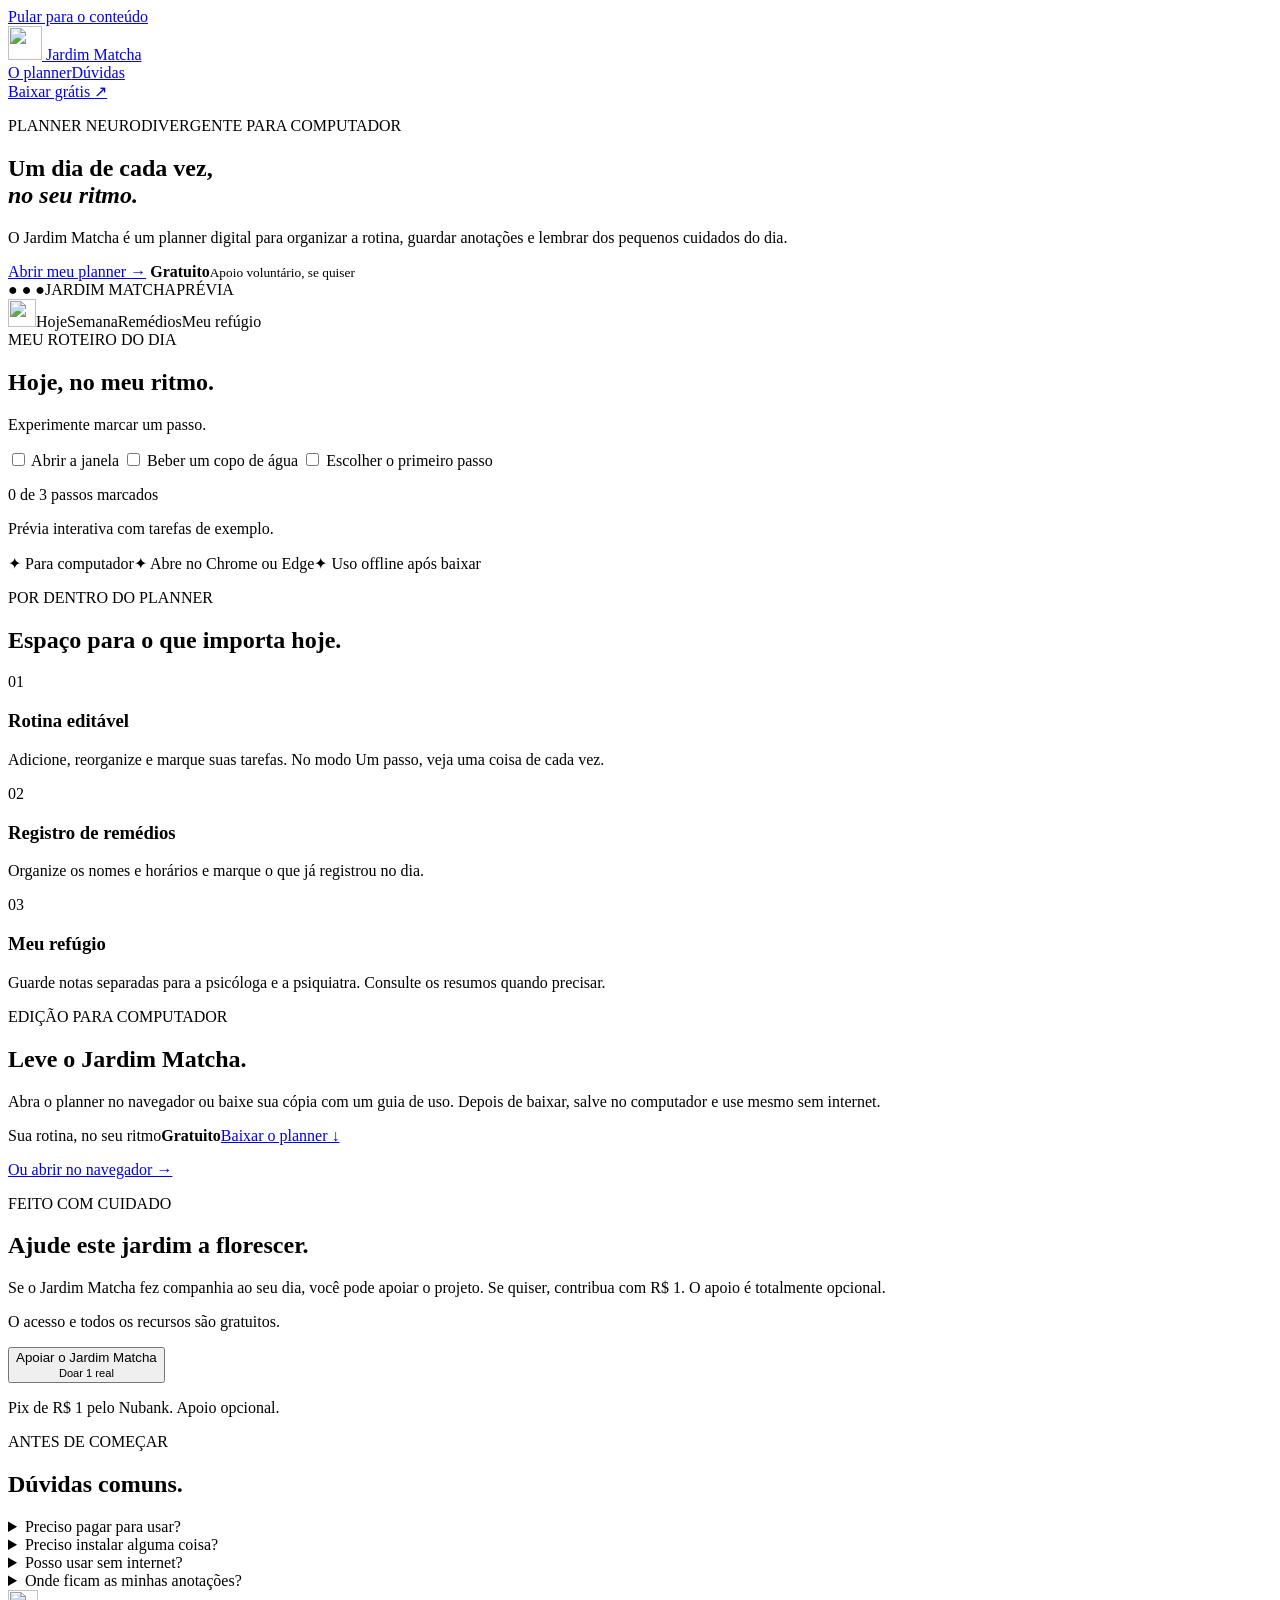
==== index.html @ 650dd0ea "Add favicon link to index.html" ====
<!doctype html>
<html lang="pt-BR">
<head>
  <link rel="icon" type="image/svg+xml" href="./matcha.svg">
  <meta charset="utf-8">
  <meta name="viewport" content="width=device-width, initial-scale=1">
  <meta name="theme-color" content="#f6f4e9">
  <title>Jardim Matcha | Planner neurodivergente gratuito para computador</title>
  <meta name="description" content="Um planner digital em verde matcha para organizar a rotina no seu ritmo. Tarefas editáveis, registro de remédios e notas para consultas. Acesso e download gratuitos, com apoio voluntário.">
  <meta property="og:title" content="Jardim Matcha | Planner neurodivergente gratuito para computador">
  <meta property="og:description" content="Planeje um dia de cada vez. Um planner digital gratuito para computador, com apoio voluntário.">
  <link rel="canonical" href="https://mso-design.github.io/jardim-matcha/">
  <meta property="og:url" content="https://mso-design.github.io/jardim-matcha/">
  <meta property="og:type" content="website">
  <meta property="og:locale" content="pt_BR">
  <link rel="icon" href="matcha.svg" type="image/svg+xml">
  <link rel="stylesheet" href="style.css">
</head>
<body>
  <a class="skip" href="#inicio">Pular para o conteúdo</a>
  <header class="top">
    <nav class="wrap nav" aria-label="Navegação principal">
      <a class="wordmark" href="#inicio"><img src="matcha.svg" alt="" width="34" height="34"> Jardim Matcha</a>
      <div class="nav-links"><a href="#recursos">O planner</a><a href="#duvidas">Dúvidas</a></div>
      <a class="button button-small" href="#baixar">Baixar grátis <span aria-hidden="true">↗</span></a>
    </nav>
  </header>
  <main id="inicio">
    <section class="hero wrap" aria-labelledby="titulo">
      <div>
        <p class="eyebrow"><span class="dot"></span> PLANNER NEURODIVERGENTE PARA COMPUTADOR</p>
        <h1 id="titulo">Um dia de cada vez,<br><em>no seu ritmo.</em></h1>
        <p class="intro">O Jardim Matcha é um planner digital para organizar a rotina, guardar anotações e lembrar dos pequenos cuidados do dia.</p>
        <div class="hero-actions">
          <a class="button" href="./planner.html">Abrir meu planner <span aria-hidden="true">→</span></a>
          <span class="price-inline"><strong>Gratuito</strong><small>Apoio voluntário, se quiser</small></span>
        </div>
      </div>
      <div class="preview">
        <div class="preview-header"><span class="window-dots" aria-hidden="true">● ● ●</span><span>JARDIM MATCHA</span><span class="preview-label">PRÉVIA</span></div>
        <div class="preview-body">
          <aside aria-hidden="true"><img src="matcha.svg" alt="" width="28" height="28"><span class="preview-active">Hoje</span><span>Semana</span><span>Remédios</span><span>Meu refúgio</span></aside>
          <div class="preview-main">
            <span class="eyebrow">MEU ROTEIRO DO DIA</span>
            <h2>Hoje, no meu ritmo.</h2>
            <p>Experimente marcar um passo.</p>
            <label><input type="checkbox"> Abrir a janela</label>
            <label><input type="checkbox"> Beber um copo de água</label>
            <label><input type="checkbox"> Escolher o primeiro passo</label>
            <p class="preview-count" id="demo-status" aria-live="polite">0 de 3 passos marcados</p>
          </div>
        </div>
        <p class="preview-caption">Prévia interativa com tarefas de exemplo.</p>
      </div>
    </section>
    <div class="strip"><div class="wrap facts"><span>✦ Para computador</span><span>✦ Abre no Chrome ou Edge</span><span>✦ Uso offline após baixar</span></div></div>
    <section id="recursos" class="wrap section">
      <p class="eyebrow">POR DENTRO DO PLANNER</p>
      <h2>Espaço para o que importa hoje.</h2>
      <div class="features">
        <article><span class="feature-mark" aria-hidden="true">01</span><h3>Rotina editável</h3><p>Adicione, reorganize e marque suas tarefas. No modo Um passo, veja uma coisa de cada vez.</p></article>
        <article><span class="feature-mark" aria-hidden="true">02</span><h3>Registro de remédios</h3><p>Organize os nomes e horários e marque o que já registrou no dia.</p></article>
        <article><span class="feature-mark" aria-hidden="true">03</span><h3>Meu refúgio</h3><p>Guarde notas separadas para a psicóloga e a psiquiatra. Consulte os resumos quando precisar.</p></article>
      </div>
    </section>
    <section id="baixar" class="wrap section">
      <div class="buy">
        <div>
          <p class="eyebrow">EDIÇÃO PARA COMPUTADOR</p>
          <h2>Leve o Jardim Matcha.</h2>
          <p>Abra o planner no navegador ou baixe sua cópia com um guia de uso. Depois de baixar, salve no computador e use mesmo sem internet.</p>
        </div>
        <div class="buy-price"><span>Sua rotina, no seu ritmo</span><strong>Gratuito</strong><a href="./Jardim_Matcha.html" class="button" download="Jardim_Matcha.html">Baixar o planner ↓</a><p class="status"><a href="./planner.html">Ou abrir no navegador →</a></p></div>
      </div>
    </section>
    <section id="apoio" class="wrap section">
      <div class="support-section"><div><p class="eyebrow">FEITO COM CUIDADO</p><h2>Ajude este jardim a florescer.</h2><p>Se o Jardim Matcha fez companhia ao seu dia, você pode apoiar o projeto. Se quiser, contribua com R$ 1. O apoio é totalmente opcional.</p><p class="muted">O acesso e todos os recursos são gratuitos.</p></div><div><button type="button" id="support-button" class="button"><span>Apoiar o Jardim Matcha</span><br><small>Doar 1 real</small></button><p id="support-availability" class="status">Pix de R$ 1 pelo Nubank. Apoio opcional.</p></div></div>
    </section>
    <dialog id="support-dialog" aria-labelledby="support-title"><form method="dialog"><button class="dialog-close" aria-label="Fechar janela de apoio">×</button></form><p class="eyebrow">APOIO VOLUNTÁRIO</p><h2 id="support-title">Obrigada pelo carinho.</h2><p id="support-message">Seu apoio de R$ 1 ajuda este jardim a continuar florescendo. É opcional: o planner continua gratuito.</p><img class="pix-qr" src="./pix-1-real.svg" alt="QR Code Pix para doar R$ 1 ao Jardim Matcha" width="256" height="256"><p class="pix-amount">R$ 1,00</p><button class="button" id="copy-pix" type="button">Copiar código Pix</button><p id="pix-status" role="status" aria-live="polite"></p><details><summary>Ver código Pix Copia e Cola</summary><textarea id="pix-code" readonly aria-label="Código Pix Copia e Cola" rows="4">00020126900014BR.GOV.BCB.PIX0136c75bf325-3dee-4289-ac0b-432c7b87f0b80228Obrigada por estar apoiando!52040000530398654041.005802BR5925Maria Eduarda Sartorio Sf6009SAO PAULO62140510x6r6QHYKhZ6304AFEC</textarea></details><p class="muted">Confira o nome da pessoa destinatária e o valor no seu banco antes de confirmar. Nenhum pagamento é feito automaticamente.</p><a href="https://nubank.com.br/cobrar/5p19k9/6af469cb-bfe7-47fb-82ad-95c1cd79578a" target="_blank" rel="noopener noreferrer">Abrir cobrança no Nubank ↗</a><p><a href="#baixar" id="support-download">Continuar para o download gratuito</a></p></dialog>
    <section id="duvidas" class="wrap section faq">
      <div><p class="eyebrow">ANTES DE COMEÇAR</p><h2>Dúvidas comuns.</h2></div>
      <div>
        <details><summary>Preciso pagar para usar?</summary><p>O acesso e o download são gratuitos. O apoio ao projeto é voluntário.</p></details><details><summary>Preciso instalar alguma coisa?</summary><p>Você pode abrir pelo site no computador ou baixar o arquivo HTML e abri-lo no Chrome ou Edge.</p></details>
        <details><summary>Posso usar sem internet?</summary><p>Sim. Depois de baixar o arquivo, abra a cópia salva no seu computador.</p></details>
        <details><summary>Onde ficam as minhas anotações?</summary><p>Elas ficam salvas no navegador usado para abrir o arquivo. Use a mesma cópia, na mesma pasta. Em Guardar &amp; ajustar, exporte um backup para levar suas anotações a outro computador ou para trocar entre a edição do site e o arquivo baixado.</p></details>
      </div>
    </section>
  </main>
  <footer><div class="wrap footer"><a class="wordmark" href="#inicio"><img src="matcha.svg" alt="" width="30" height="30"> Jardim Matcha</a><span>Planner gratuito para computador · <a href="#apoio">Apoio voluntário</a></span></div></footer>
  <script src="store.js" defer></script>
<script src="language.js" defer></script>
</body>
</html>
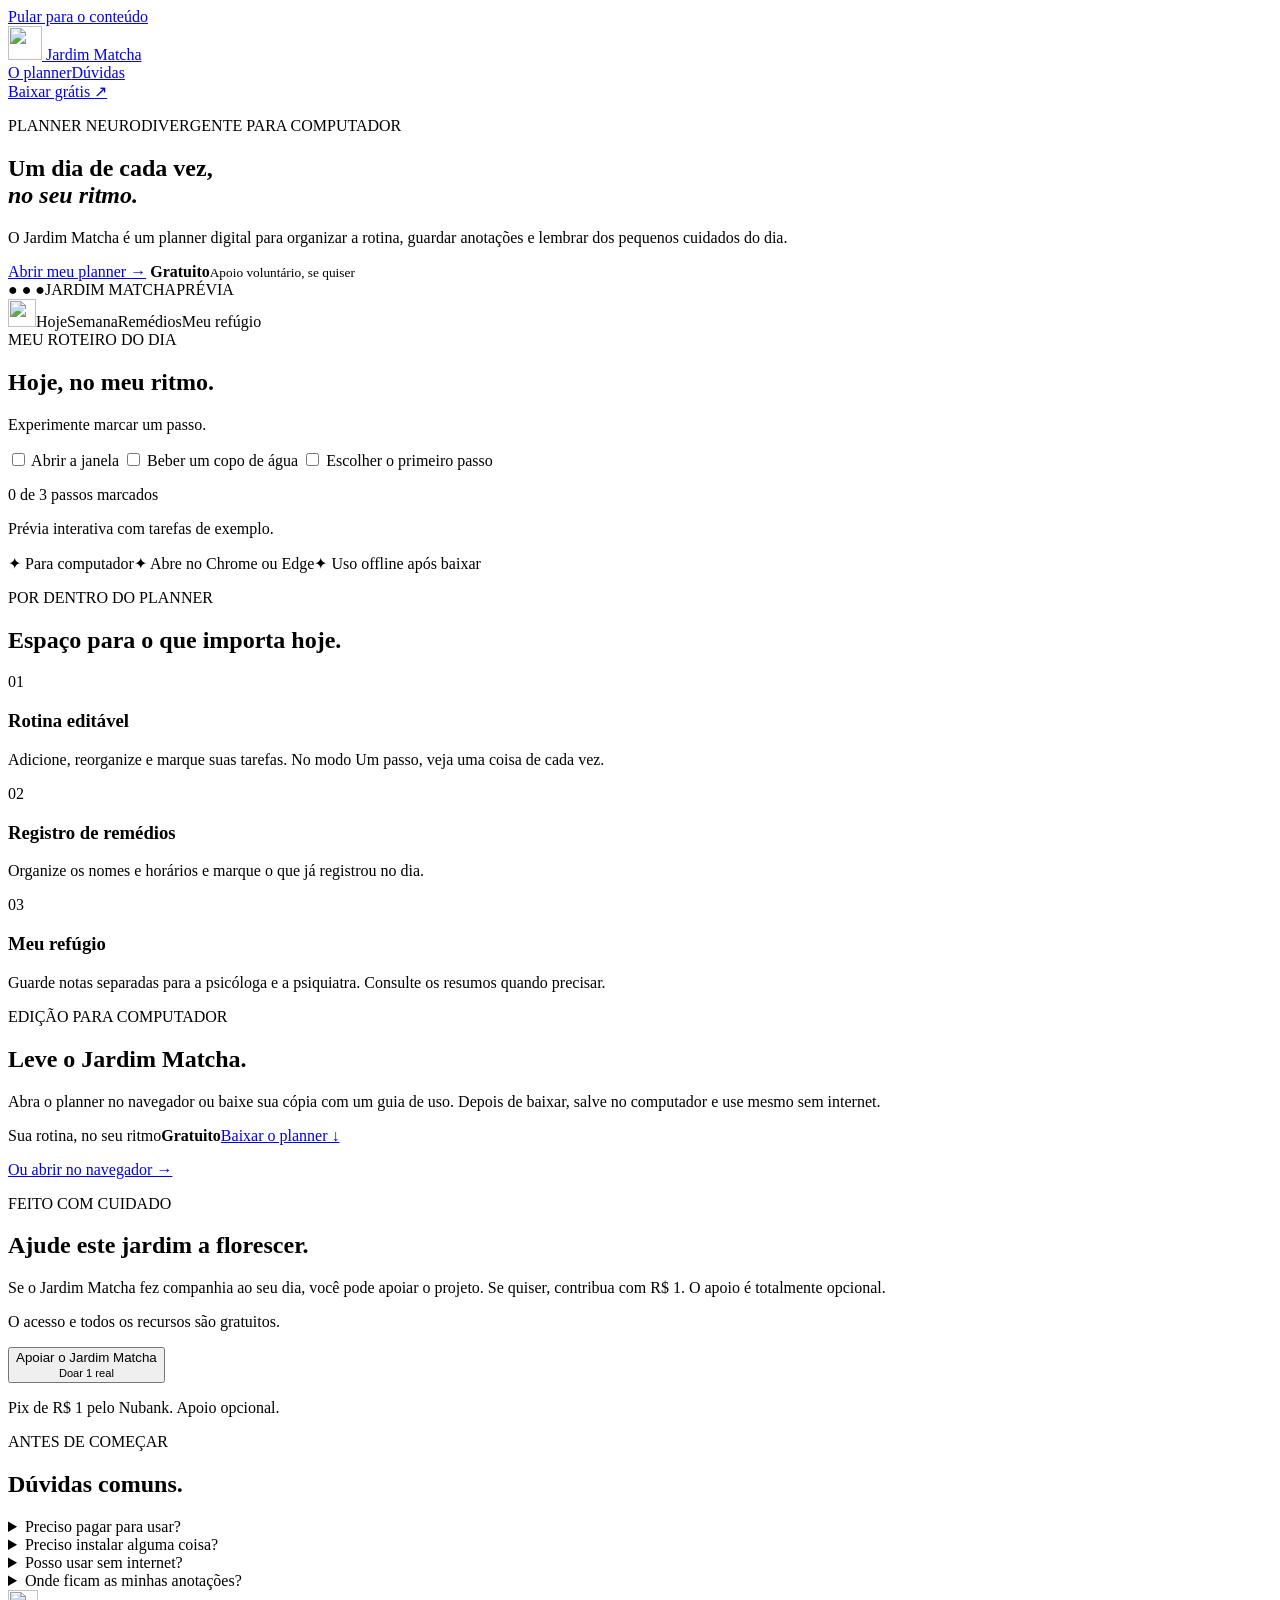
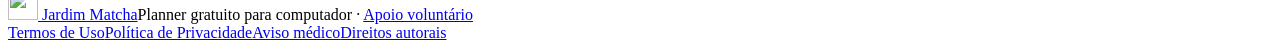
==== commit 70d67b8a: "Adiciona links legais ao rodapé do site" ====
--- a/index.html
+++ b/index.html
@@ -1,7 +1,7 @@
 <!doctype html>
 <html lang="pt-BR">
 <head>
-  <link rel="icon" type="image/svg+xml" href="./matcha.svg">
+  <link rel="icon" type="image/svg+xml" href="/jardim-matcha/matcha.svg">
   <meta charset="utf-8">
   <meta name="viewport" content="width=device-width, initial-scale=1">
   <meta name="theme-color" content="#f6f4e9">
@@ -9,11 +9,11 @@
   <meta name="description" content="Um planner digital em verde matcha para organizar a rotina no seu ritmo. Tarefas editáveis, registro de remédios e notas para consultas. Acesso e download gratuitos, com apoio voluntário.">
   <meta property="og:title" content="Jardim Matcha | Planner neurodivergente gratuito para computador">
   <meta property="og:description" content="Planeje um dia de cada vez. Um planner digital gratuito para computador, com apoio voluntário.">
-  <link rel="canonical" href="https://mso-design.github.io/jardim-matcha/">
-  <meta property="og:url" content="https://mso-design.github.io/jardim-matcha/">
+  <link rel="canonical" href="https://ssf264.github.io/jardim-matcha/">
+  <meta property="og:url" content="https://ssf264.github.io/jardim-matcha/">
   <meta property="og:type" content="website">
   <meta property="og:locale" content="pt_BR">
-  <link rel="icon" href="matcha.svg" type="image/svg+xml">
+
   <link rel="stylesheet" href="style.css">
 </head>
 <body>
@@ -86,7 +86,7 @@
       </div>
     </section>
   </main>
-  <footer><div class="wrap footer"><a class="wordmark" href="#inicio"><img src="matcha.svg" alt="" width="30" height="30"> Jardim Matcha</a><span>Planner gratuito para computador · <a href="#apoio">Apoio voluntário</a></span></div></footer>
+  <footer><div class="wrap footer"><a class="wordmark" href="#inicio"><img src="matcha.svg" alt="" width="30" height="30"> Jardim Matcha</a><span>Planner gratuito para computador · <a href="#apoio">Apoio voluntário</a></span></div><nav class="jm-legal-links" aria-label="Informações legais"><a href="./legal/termos-de-uso.html">Termos de Uso</a><a href="./legal/privacidade.html">Política de Privacidade</a><a href="./legal/aviso-medico.html">Aviso médico</a><a href="./legal/direitos-autorais.html">Direitos autorais</a></nav></div></footer>
   <script src="store.js" defer></script>
 <script src="language.js" defer></script>
 </body>
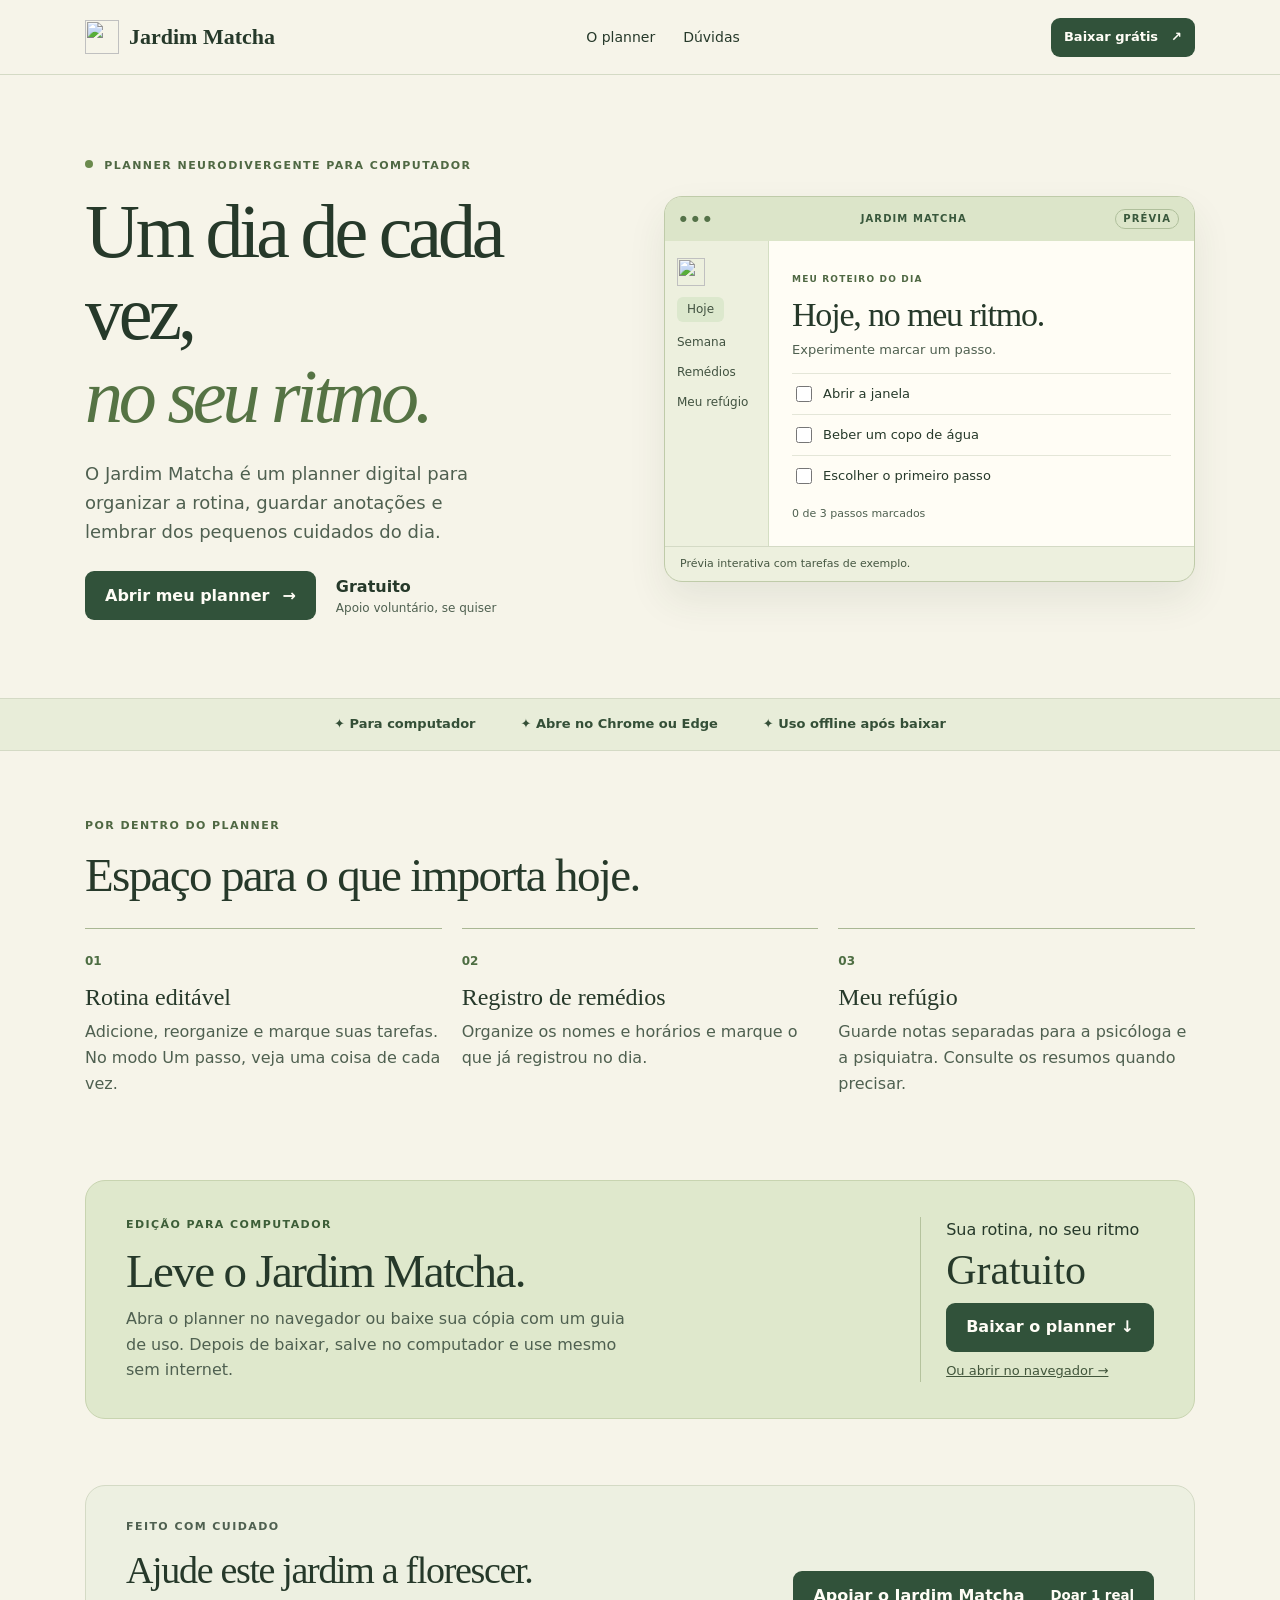
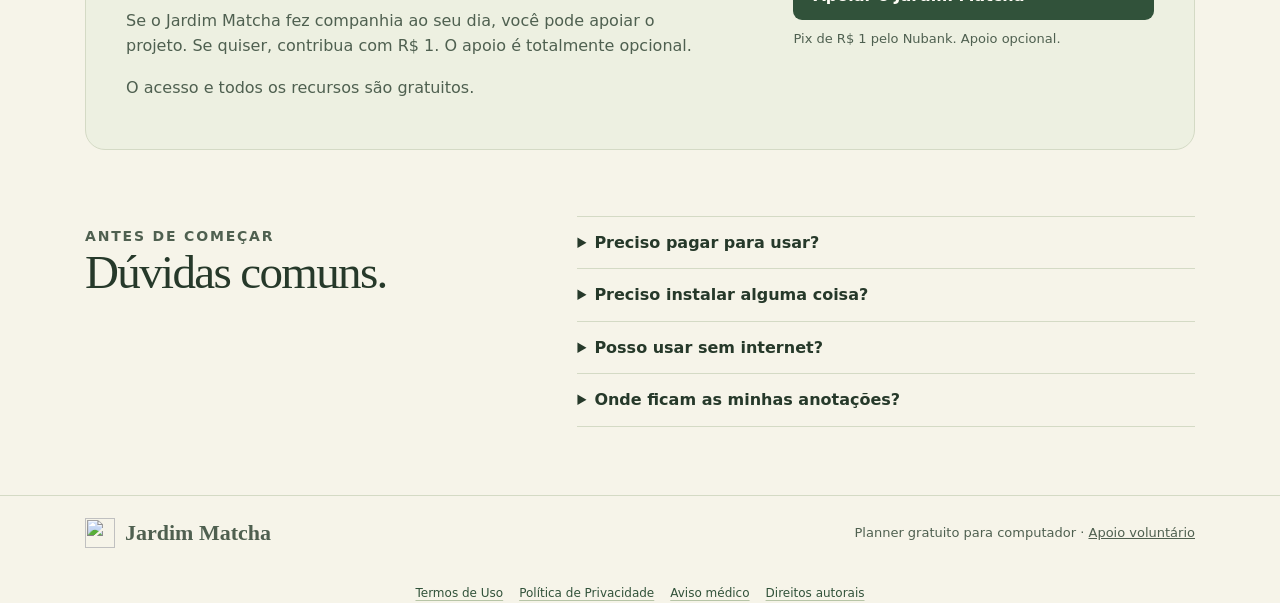
==== commit 3819ae38: "Corrige URLs públicas do Jardim Matcha" ====
--- a/index.html
+++ b/index.html
@@ -9,8 +9,8 @@
   <meta name="description" content="Um planner digital em verde matcha para organizar a rotina no seu ritmo. Tarefas editáveis, registro de remédios e notas para consultas. Acesso e download gratuitos, com apoio voluntário.">
   <meta property="og:title" content="Jardim Matcha | Planner neurodivergente gratuito para computador">
   <meta property="og:description" content="Planeje um dia de cada vez. Um planner digital gratuito para computador, com apoio voluntário.">
-  <link rel="canonical" href="https://ssf264.github.io/jardim-matcha/">
-  <meta property="og:url" content="https://ssf264.github.io/jardim-matcha/">
+  <link rel="canonical" href="https://mso-design.github.io/jardim-matcha/">
+  <meta property="og:url" content="https://mso-design.github.io/jardim-matcha/">
   <meta property="og:type" content="website">
   <meta property="og:locale" content="pt_BR">
 
--- a/style.css
+++ b/style.css
@@ -0,0 +1,42 @@
+:root {color-scheme:light;--paper:#f6f4e9;--ink:#26392a;--muted:#4f6050;--green:#31523a;--line:#d4dac5;--leaf:#b4c88e;--white:#fffdf6}
+*{box-sizing:border-box}
+body{margin:0;background:var(--paper);color:var(--ink);font:16px/1.6 system-ui,sans-serif}
+a{color:inherit} img{vertical-align:middle} button,input,summary{font:inherit} [hidden]{display:none!important}
+:focus-visible{outline:3px solid #8a5736;outline-offset:4px}
+.wrap{width:min(1110px,calc(100% - 48px));margin-inline:auto}
+.skip{position:absolute;top:8px;left:-999px}.skip:focus{left:8px;z-index:10;background:var(--white);padding:10px}
+.top{border-bottom:1px solid var(--line)}
+.nav,.footer{display:flex;align-items:center;justify-content:space-between;gap:18px;min-height:74px}
+.wordmark{display:inline-flex;align-items:center;gap:10px;text-decoration:none;font:700 22px Georgia,serif}
+.nav-links{display:flex;gap:28px}.nav-links a{text-decoration:none;font-size:14px}.nav-links a:hover{text-decoration:underline}
+.button{display:inline-flex;align-items:center;justify-content:center;gap:13px;min-height:49px;padding:11px 20px;border-radius:9px;background:var(--green);color:var(--white);font-weight:650;text-decoration:none}.button:hover{background:#25412d}.button-small{min-height:39px;padding:8px 13px;font-size:13px}
+.hero{padding-block:82px 78px;display:grid;grid-template-columns:1fr 1fr;gap:48px;align-items:center}
+.eyebrow{font-size:11px;letter-spacing:.13em;font-weight:750;color:#4f6843;margin:0 0 15px}
+.dot{display:inline-block;width:8px;height:8px;border-radius:50%;background:#6b8a4d;margin-right:6px;vertical-align:1px}
+h1,h2,h3{font-family:Georgia,serif;font-weight:500;line-height:1.09;margin:0}h1{font-size:clamp(45px,6vw,76px);letter-spacing:-.055em}h1 em{color:#557344;font-weight:400}
+h2{font-size:clamp(31px,4vw,47px);letter-spacing:-.035em}h3{font-size:24px}
+.intro{max-width:430px;color:var(--muted);font-size:18px;margin:22px 0 25px}
+.hero-actions{display:flex;align-items:center;gap:20px;flex-wrap:wrap}.price-inline>*{display:block}.price-inline small{color:var(--muted);font-size:12px}
+.preview{border:1px solid #bfcba9;background:#edf0de;border-radius:18px;overflow:hidden;box-shadow:0 18px 38px #30422b16}
+.preview-header{display:flex;align-items:center;justify-content:space-between;gap:6px;padding:12px 15px;background:#dce5c9;color:#39583c;font-size:10px;letter-spacing:.11em;font-weight:700}
+.window-dots{letter-spacing:.14em;font-size:8px;color:#547248}.preview-label{border:1px solid #afbf9b;border-radius:20px;padding:1px 7px}
+.preview-body{display:grid;grid-template-columns:104px 1fr;gap:0}.preview-body aside{display:flex;flex-direction:column;align-items:flex-start;gap:11px;padding:17px 12px;border-right:1px solid #d4dec3;color:#415240;font-size:12px}.preview-active{background:#dce8cd;padding:3px 10px;border-radius:6px}
+.preview-main{padding:23px 23px 10px;background:#fffdf5}.preview-main .eyebrow{font-size:9px}.preview-main h2{font-size:clamp(23px,3vw,34px);margin-top:6px}.preview-main p{font-size:13px;color:var(--muted);margin:7px 0 13px}
+.preview-main label{display:flex;align-items:center;gap:8px;border-top:1px solid #e4e6d8;padding:9px 0;font-size:13px;cursor:pointer}.preview-main input{accent-color:var(--green);width:16px;height:16px;flex:none}.preview-main label:has(input:checked){color:#4a6b3f;text-decoration:line-through}.preview-main .preview-count{font-size:11px;margin-top:9px}
+.preview-caption{font-size:11px;color:#465742;padding:8px 15px;margin:0;border-top:1px solid var(--line)}
+.strip{border-block:1px solid var(--line);background:#e8edd9}.facts{display:flex;justify-content:center;flex-wrap:wrap;gap:15px 45px;padding-block:15px;color:#344f37;font-size:13px;font-weight:650}
+.section{padding-block:66px 0;scroll-margin-top:16px}.features{display:grid;grid-template-columns:repeat(3,1fr);gap:20px;margin-top:27px}.features article{border-top:1px solid #a9b794;padding:18px 0}.feature-mark{display:inline-block;color:#4d6d42;font-size:12px;margin-bottom:13px;font-weight:700}.features p,.buy p,.faq p{color:var(--muted);margin:9px 0 0}
+.buy{background:#dfe8cc;border:1px solid #c8d4b0;border-radius:20px;padding:35px 40px;display:grid;grid-template-columns:1fr auto;gap:30px;align-items:center}.buy p{max-width:520px}.buy .eyebrow{margin:0 0 12px;color:#3d5e38}.buy-price{min-width:180px;border-left:1px solid #b5c39d;padding-left:25px}.buy-price>*{display:block}.buy-price strong{font:500 42px/1.15 Georgia,serif;margin:3px 0 9px}.buy-price .status{font-size:13px;color:#41553b}
+.faq{display:grid;grid-template-columns:1fr 1.35fr;gap:35px;padding-bottom:68px}.faq details{border-top:1px solid var(--line);padding:13px 0}.faq details:last-child{border-bottom:1px solid var(--line)}summary{cursor:pointer;font-weight:650}.faq p{font-size:14px}
+footer{border-top:1px solid var(--line)}.footer{font-size:13px;color:var(--muted)}
+@media(max-width:780px){.hero{grid-template-columns:1fr;gap:33px;padding-block:47px 42px}.preview{max-width:530px}.section{padding-top:45px}.nav-links{display:none}}
+@media(max-width:530px){.wrap{width:calc(100% - 32px)}.nav{min-height:63px}.wordmark{font-size:19px}.nav .wordmark img{width:29px;height:29px}.button-small{font-size:12px}.features,.buy,.faq{grid-template-columns:1fr}.features{gap:0}.buy{padding:23px}.buy-price{border-left:0;border-top:1px solid #b5c39d;padding:16px 0 0}.facts{gap:4px 18px;justify-content:flex-start}.preview-body{grid-template-columns:74px 1fr}.preview-body aside{padding:15px 7px;font-size:10px}.preview-main{padding:17px 13px 8px}.footer{flex-wrap:wrap;padding-block:14px}.faq{gap:18px;padding-bottom:44px}}
+
+button.button{border:0;font:inherit;font-weight:650;cursor:pointer}.support-section{display:grid;grid-template-columns:1fr auto;gap:36px;align-items:center;border:1px solid var(--line);border-radius:20px;padding:32px 40px;background:#edf0e1}.support-section p{max-width:590px;color:var(--muted)}.support-section h2{font-size:38px}.support-section .status{font-size:13px;margin-top:9px}dialog{max-width:500px;width:calc(100% - 36px);padding:30px;border:1px solid var(--line);border-radius:20px;background:var(--white);color:var(--ink)}dialog::backdrop{background:#1d322b88}dialog p{line-height:1.6}dialog h2{font-size:32px}.dialog-close{float:right;border:0;background:transparent;font-size:27px;cursor:pointer;color:var(--ink)}@media(max-width:650px){.support-section{grid-template-columns:1fr;padding:24px;gap:12px}.support-section h2{font-size:31px}}
+
+dialog{max-height:90dvh;overflow-y:auto;box-sizing:border-box}.pix-qr{display:block;margin:20px auto 8px;max-width:100%;height:auto;background:#fff}.pix-amount{text-align:center;font-size:24px;font-weight:700}#pix-code{box-sizing:border-box;width:100%;margin:12px 0;padding:12px;font:12px monospace;overflow-wrap:anywhere}#support-dialog details{margin-top:16px}#pix-status{font-size:14px}.pix-qr svg{width:100%}
+
+/* Links legais no rodapé */
+.jm-legal-links{display:flex;flex-wrap:wrap;gap:7px 16px;align-items:center;justify-content:center;margin-top:14px;font:12px/1.6 system-ui,sans-serif}
+.jm-legal-links a{color:var(--green);text-decoration:underline;text-decoration-color:#b7c5a7;text-underline-offset:3px}
+.jm-legal-links a:hover{color:var(--ink)}
